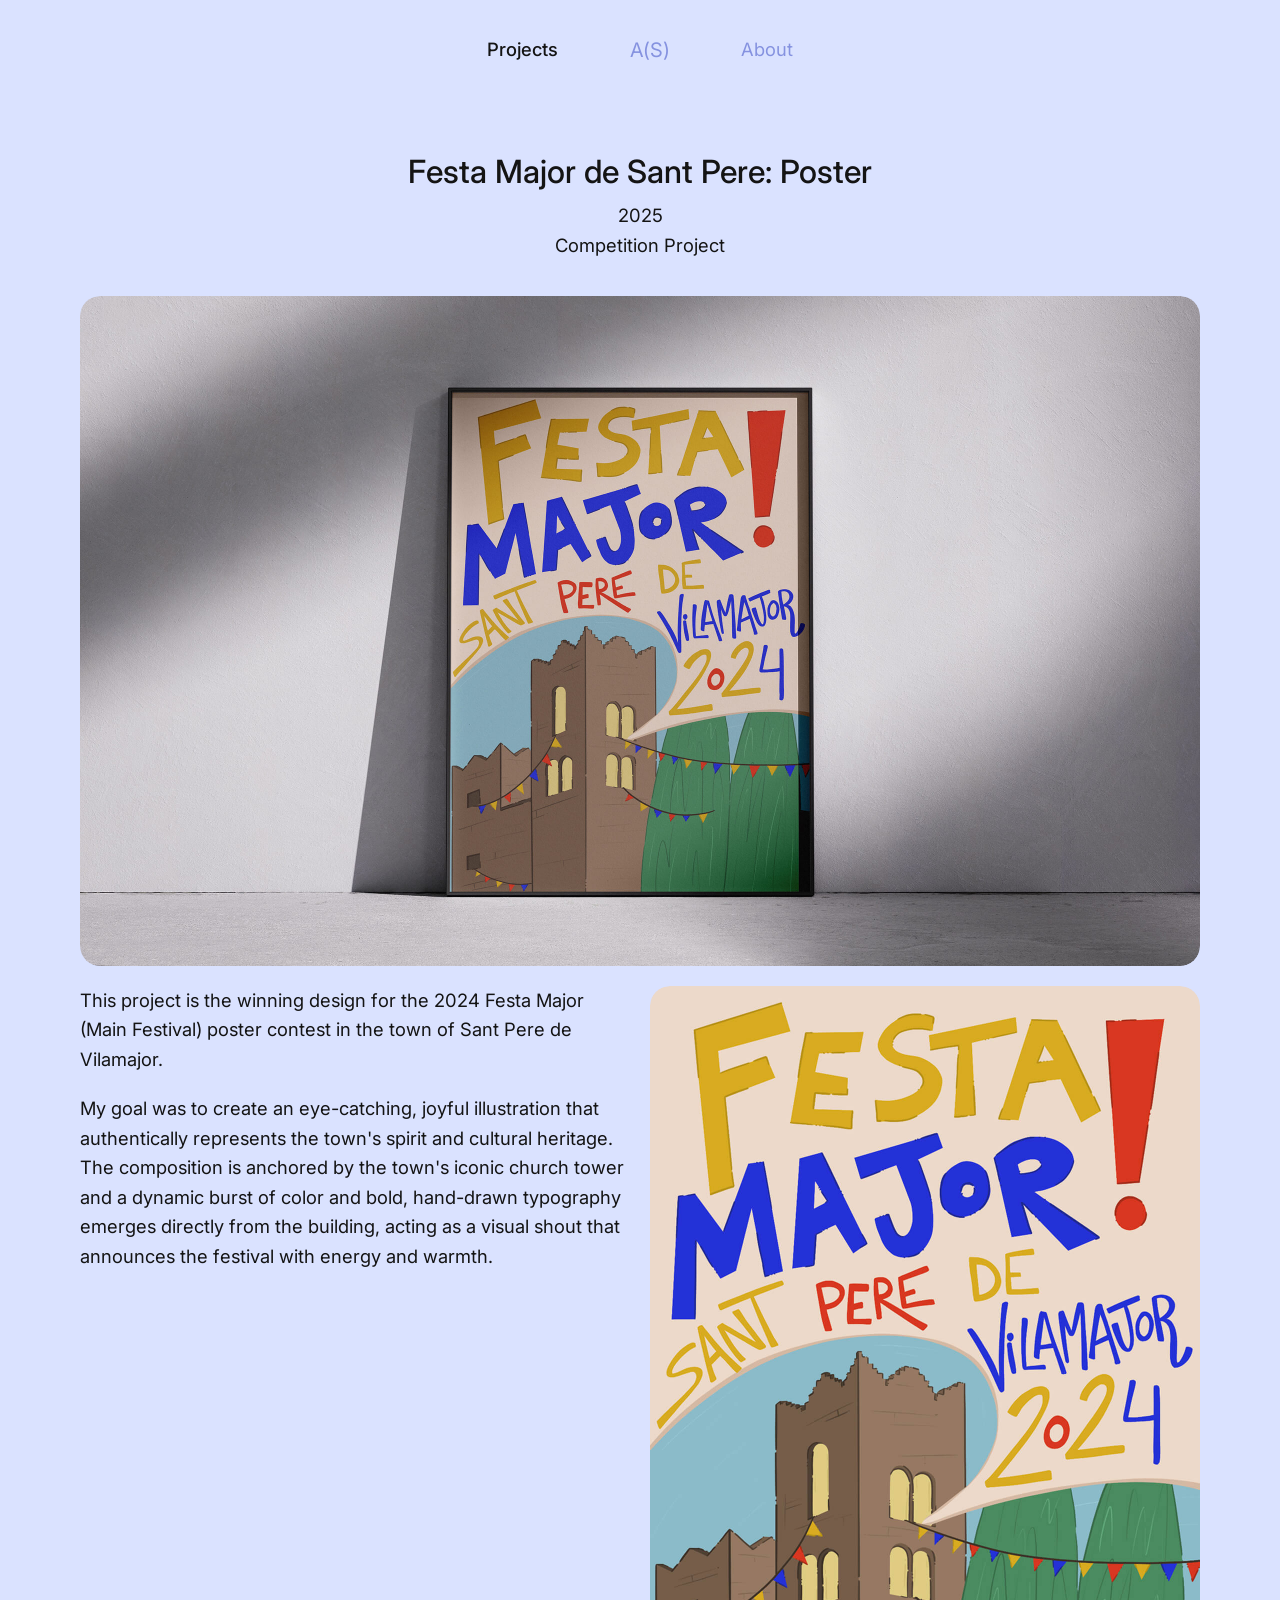
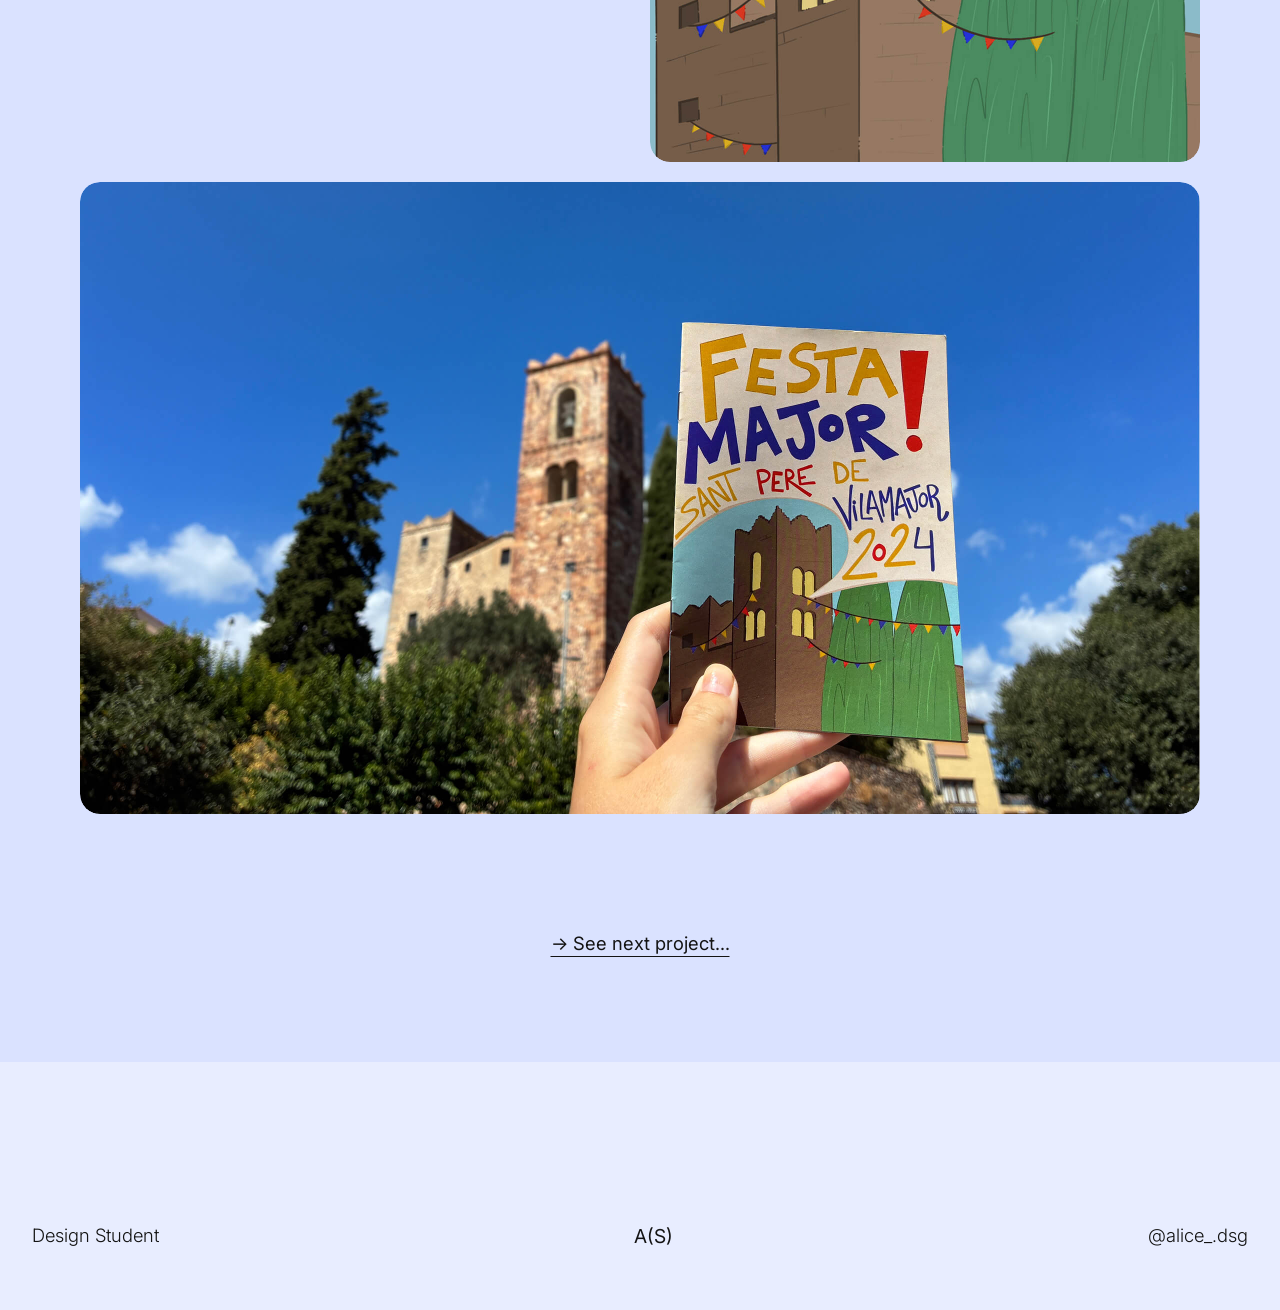
==== festa-major.html @ 05f9fa80 "Add files via upload" ====
<!DOCTYPE html>
<html lang="en">
<head>
  <meta charset="UTF-8" />
  <meta name="viewport" content="width=device-width, initial-scale=1.0" />
  <title>Festa Major de Sant Pere: Poster — A(S)</title>
  <link rel="icon" type="image/png" href="img/favicon.png" />
  <link rel="stylesheet" href="style.css" />

  <link rel="preconnect" href="https://fonts.googleapis.com">
  <link rel="preconnect" href="https://fonts.gstatic.com" crossorigin>
  <link href="https://fonts.googleapis.com/css2?family=Inter:wght@300;400;500;600&display=swap" rel="stylesheet">
</head>
<body>

  <a href="#main-content" class="skip-link">Skip to main content</a>

  <!-- Header -->
  <header class="site-header" id="site-header">
    <nav class="nav-center" aria-label="Main Navigation">
      <a href="projects.html" class="nav-link nav-active" aria-current="page">Projects</a>
      <a href="index.html" class="brand-logo brand-subpage" aria-label="Go to Home">A(S)</a>
      <a href="about.html" class="nav-link">About</a>
    </nav>
  </header>

  <main id="main-content">

    <article class="project-case-study" aria-label="Festa Major Poster Project Case Study">

      <!-- Encabezado centrado -->
      <header class="project-header-block text-center">
        <h1 class="project-detail-title">Festa Major de Sant Pere: Poster</h1>
        <p class="project-year">2025</p>
        <p class="project-category">Competition Project</p>
      </header>

      <!-- 1. Hero panorámico: Cartel enmarcado en la pared -->
      <div class="project-full-row">
        <div class="project-image-box">
          <img src="img/festa-major/festa-major.jpg" alt="Framed poster mockup of Festa Major de Sant Pere de Vilamajor 2024" loading="lazy" />
        </div>
      </div>

      <!-- 2. Bloque: Texto a la izquierda + Ilustración en plano a la derecha -->
      <div class="project-split-row">
        <div class="split-col">
          <p class="project-text">
            This project is the winning design for the 2024 Festa Major (Main Festival) poster contest in the town of Sant Pere de Vilamajor.
          </p>
          <p class="project-text">
            My goal was to create an eye-catching, joyful illustration that authentically represents the town's spirit and cultural heritage. The composition is anchored by the town's iconic church tower and a dynamic burst of color and bold, hand-drawn typography emerges directly from the building, acting as a visual shout that announces the festival with energy and warmth.
          </p>
        </div>

        <div class="split-col">
          <div class="project-image-box">
            <img src="img/festa-major/festa-original.jpg" alt="Digital illustration of Festa Major de Sant Pere de Vilamajor 2024" loading="lazy" />
          </div>
        </div>
      </div>

      <!-- 3. Foto de contexto: Mano sosteniendo el folleto frente a la torre -->
      <div class="project-full-row">
        <div class="project-image-box">
          <img src="img/festa-major/festa-context.jpg" alt="Hand holding the printed festival program in front of the actual church tower" loading="lazy" />
        </div>
      </div>

      <!-- Enlace al siguiente proyecto -->
      <div class="next-project-container">
        <a href="interrail.html" class="next-project-link">&rarr; See next project...</a>
      </div>

    </article>

  </main>

  <!-- Footer (#E8EDFF) -->
  <footer class="site-footer">
    <div class="footer-spacer-top"></div>
    <div class="footer-inner">
      <span class="footer-role">Design Student</span>
      <span class="footer-logo">A(S)</span>
      <a href="https://instagram.com/alice_.dsg" target="_blank" rel="noopener noreferrer" class="footer-social">
        @alice_.dsg
      </a>
    </div>
    <div class="footer-spacer-bottom"></div>
  </footer>

  <script>
    let lastScrollY = window.pageYOffset;
    const header = document.getElementById('site-header');

    window.addEventListener('scroll', () => {
      const currentScrollY = window.pageYOffset;
      if (currentScrollY <= 80) {
        header.classList.remove('nav-hidden');
      } else if (currentScrollY > lastScrollY) {
        header.classList.add('nav-hidden');
      } else {
        header.classList.remove('nav-hidden');
      }
      lastScrollY = currentScrollY;
    });
  </script>

</body>
</html>
---- style.css ----
/* --- RESET & VARIABLES --- */
:root {
  --bg-page: #dae2ff;         /* Fondo web y cabecera */
  --bg-footer: #e8edff;       /* Fondo solicitado para el footer */
  --nav-purple: #8592e0;      /* Tono para Projects y About */
  --text-main: #141414;
  --text-muted: #494c53;
  --radius-card: 20px;
  --gap-cards: 14px;
}

*, *::before, *::after {
  box-sizing: border-box;
  margin: 0;
  padding: 0;
}

html {
  scroll-behavior: smooth;
}

body {
  font-family: 'Inter', -apple-system, BlinkMacSystemFont, 'Segoe UI', Roboto, sans-serif;
  background-color: var(--bg-page);
  color: var(--text-main);
  line-height: 1.5;
  -webkit-font-smoothing: antialiased;
}

/* Skip link accesibilidad */
.skip-link {
  position: absolute;
  top: -60px;
  left: 20px;
  background: var(--text-main);
  color: #fff;
  padding: 10px 18px;
  z-index: 2000;
  text-decoration: none;
  border-radius: 6px;
  font-weight: 400;
}
.skip-link:focus {
  top: 15px;
}

a:focus-visible {
  outline: 2px solid var(--nav-purple);
  outline-offset: 4px;
}

/* --- HEADER DINÁMICO --- */
.site-header {
  position: fixed;
  top: 0;
  left: 0;
  right: 0;
  z-index: 1000;
  background-color: var(--bg-page);
  padding: 2.2rem 2rem;
  transition: transform 0.3s ease;
}

.site-header.nav-hidden {
  transform: translateY(-100%);
}

.nav-center {
  display: flex;
  justify-content: center;
  align-items: center;
  gap: 4.5rem;
  max-width: 650px;
  margin: 0 auto;
}

.nav-link {
  font-size: 1.15rem;
  font-weight: 400;
  color: var(--nav-purple);
  text-decoration: none;
  transition: opacity 0.2s ease;
}

.nav-link:hover {
  opacity: 0.7;
}

.brand-logo {
  font-size: 1.25rem;
  font-weight: 500;
  color: var(--text-main);
  text-decoration: none;
  letter-spacing: -0.3px;
}

/* Estado activo en sección Projects */
.nav-link.nav-active {
  color: var(--text-main);
  font-weight: 500;
}

.brand-logo.brand-subpage {
  color: var(--nav-purple);
  font-weight: 400;
}

/* --- HERO (HOME) --- */
.hero-section {
  text-align: center;
  padding-top: 9.5rem;
  padding-bottom: 3.5rem;
  padding-left: 1.5rem;
  padding-right: 1.5rem;
}

.hero-title {
  font-size: clamp(2rem, 4vw, 2.5rem);
  font-weight: 500;
  letter-spacing: -0.4px;
  margin-bottom: 0.8rem;
}

.hero-subtitle {
  font-size: clamp(0.95rem, 1.8vw, 1.15rem);
  color: var(--text-muted);
  font-weight: 400;
  line-height: 1.5;
}
/* --- MOSAICO EDITORIAL (HOME) - MEDIDAS EXACTAS DE FIGMA --- */
:root {
  --mosaic-max-w: 1120px; /* Ancho total exacto del contenido en Figma */
  --gap-cards: 20px;       /* Separación exacta de 20px */
  --radius-card: 20px;
}

.mosaic-container {
  width: 90%;
  max-width: var(--mosaic-max-w);
  margin: 0 auto;
  display: flex;
  flex-direction: column;
  gap: var(--gap-cards);
}

.mosaic-row {
  display: flex;
  gap: var(--gap-cards);
  width: 100%;
  align-items: flex-start; /* Evita que Safari alargue las tarjetas */
}

.card-link {
  text-decoration: none;
  color: inherit;
  cursor: pointer;
  display: block;
}

.card {
  position: relative;
  overflow: hidden;
  border-radius: var(--radius-card);
  background-color: var(--bg-page);
}

.card img {
  width: 100%;
  height: 100%;
  object-fit: cover;
  display: block;
  border-radius: var(--radius-card);
  transition: transform 0.3s ease;
}

.card:hover img {
  transform: scale(1.015);
}

/* --- FILA 1: Hush (550x621) & Post-Data (550x621) --- */
.row-equal .card {
  flex: 0 0 calc((100% - var(--gap-cards)) / 2); /* 550px */
  aspect-ratio: 550 / 621;
}

/* --- FILA 2: Colillas texto (360x347) + Confusión (360x367) vs Fahrenheit (740x714) --- */
.row-asymmetric-split {
  display: flex;
  gap: var(--gap-cards);
  align-items: flex-start;
}

/* Columna izquierda de 360px (32.14% del total) */
.col-stacked {
  flex: 0 0 calc((360 / 1120) * (100% - var(--gap-cards)));
  display: flex;
  flex-direction: column;
  gap: var(--gap-cards);
}

.col-stacked .card:first-child {
  aspect-ratio: 360 / 347;
}

.col-stacked .card:last-child {
  aspect-ratio: 360 / 367;
}

/* Columna derecha de 740px (66.07% del total) */
.col-single {
  flex: 0 0 calc((740 / 1120) * (100% - var(--gap-cards)));
}

.col-single .card {
  width: 100%;
  aspect-ratio: 740 / 714;
}

/* --- FILA 3: Interrail Fan + Martino Gamper (Más apaisada, sin cortes) --- */
.card-interrail-fan {
  flex: 0 0 calc((740 / 1120) * (100% - var(--gap-cards)));
  aspect-ratio: 16 / 10; /* Proporción más compacta para que respire */
}

.card-archive {
  flex: 0 0 calc((360 / 1120) * (100% - var(--gap-cards)));
  aspect-ratio: 360 / 460; /* Reduce la altura para que no corte Martino Gamper */
}

/* Ajuste específico para que Martino Gamper no corte el encabezado */
.card-archive img {
  object-fit: contain; /* Muestra el cartel completo con su marco azul sin rebanar */
  background-color: #4f6396; /* Tono azul del marco en Figma de fondo */
}

/* --- FILA 4: Colillas cenicero (550x621) + Carpeta UB (550x621) --- */
.card-colillas,
.card-ubfolder {
  flex: 0 0 calc((100% - var(--gap-cards)) / 2);
  aspect-ratio: 550 / 621;
}

/* --- FILA 5: Print Experiments + Sant Pere Poster (Altura equilibrada) --- */
.card-print-exp {
  flex: 0 0 calc((360 / 1120) * (100% - var(--gap-cards)));
  aspect-ratio: 360 / 410; /* Menos alargada verticalmente */
}

.card-santpere {
  flex: 0 0 calc((740 / 1120) * (100% - var(--gap-cards)));
  aspect-ratio: 16 / 9.2; /* Proporción apaisada natural para no cortar el cartel */
}

/* --- FILA 6: Interrail verde azul (740x714) vs Maqueta Hush (360x347) + Bolso (360x347) --- */
.row-last-block {
  display: flex;
  gap: var(--gap-cards);
  align-items: flex-start;
}

.col-interrail-wide {
  flex: 0 0 calc((740 / 1120) * (100% - var(--gap-cards)));
}

.col-interrail-wide .card {
  width: 100%;
  aspect-ratio: 740 / 714;
}

.col-right-stacked {
  flex: 0 0 calc((360 / 1120) * (100% - var(--gap-cards)));
  display: flex;
  flex-direction: column;
  gap: var(--gap-cards);
}

.col-right-stacked .card {
  aspect-ratio: 360 / 347;
}

/* --- RESPONSIVE EN MÓVIL --- */
@media (max-width: 768px) {
  .mosaic-row,
  .row-asymmetric-split,
  .row-last-block {
    flex-direction: column;
    gap: 16px;
  }

  .card,
  .col-stacked,
  .col-single,
  .col-interrail-wide,
  .col-right-stacked,
  .card-interrail-fan,
  .card-archive,
  .card-colillas,
  .card-ubfolder,
  .card-print-exp,
  .card-santpere,
  .row-equal .card {
    flex: 1 1 100%;
    width: 100%;
    aspect-ratio: auto;
    height: auto;
  }
}

/* --- VIEW ALL PROJECTS --- */
.view-all-wrapper {
  text-align: center;
  padding: 6.5rem 1rem 5rem;
}

.view-all-link {
  font-size: 1.15rem;
  font-weight: 400;
  color: var(--text-main);
  text-decoration: underline;
  text-underline-offset: 6px;
  transition: opacity 0.2s ease;
}

.view-all-link:hover {
  opacity: 0.7;
}

/* --- FOOTER (#E8EDFF) --- */
.site-footer {
  background-color: var(--bg-footer);
  padding: 0 2rem;
  width: 100%;
}

.footer-spacer-top {
  height: 160px;
  width: 100%;
}

.footer-spacer-bottom {
  height: 60px;
  width: 100%;
}

.footer-inner {
  max-width: 1260px;
  margin: 0 auto;
  display: flex;
  justify-content: space-between;
  align-items: center;
}

.footer-role {
  font-weight: 300;
  font-size: 1.15rem;
  color: var(--text-main);
}

.footer-logo {
  font-weight: 400;
  font-size: 1.2rem;
  color: var(--text-main);
}

.footer-social {
  font-weight: 300;
  font-size: 1.15rem;
  color: var(--text-main);
  text-decoration: none;
}

.footer-social:hover {
  text-decoration: underline;
}

/* --- CATÁLOGO PROJECTS.HTML (PROPORCIÓN 720x824) --- */
.projects-catalog-container {
  width: 92%;
  max-width: 1260px;
  margin: 0 auto;
  padding-top: 9.5rem;
}

.projects-catalog-grid {
  display: grid;
  grid-template-columns: repeat(3, 1fr);
  column-gap: 24px;
  row-gap: 48px;
}

.catalog-item {
  display: flex;
  flex-direction: column;
}

.catalog-link {
  text-decoration: none;
  color: inherit;
  display: flex;
  flex-direction: column;
}

.catalog-item .card {
  width: 100%;
  aspect-ratio: 720 / 824;
  border-radius: var(--radius-card);
  overflow: hidden;
  display: block;
}

.catalog-item .card img {
  width: 100%;
  height: 100%;
  object-fit: cover;
  display: block;
  border-radius: var(--radius-card);
}

.catalog-item:hover .card img {
  transform: scale(1.02);
}

.catalog-title {
  margin-top: 1.2rem;
  font-size: 1.05rem;
  font-weight: 400;
  color: var(--text-main);
  line-height: 1.35;
  text-align: center;
  width: 100%;
}

/* --- MOBILE RESPONSIVE --- */
@media (max-width: 768px) {
  .site-header {
    padding: 1.5rem 1rem;
  }

  .nav-center {
    gap: 2.5rem;
  }

  .mosaic-container,
  .projects-catalog-container {
    width: 94%;
    padding-top: 7rem;
  }

  .mosaic-row,
  .row-asymmetric-split,
  .row-last-block {
    flex-direction: column;
    gap: var(--gap-cards);
  }

  .card-print-exp,
  .card-santpere,
  .card-interrail-fan,
  .card-archive,
  .card-colillas,
  .card-ubfolder,
  .col-stacked,
  .col-single,
  .col-interrail-wide,
  .col-right-stacked,
  .row-equal .card {
    flex: 1 1 100%;
    width: 100%;
    aspect-ratio: auto;
  }

  .projects-catalog-grid {
    grid-template-columns: 1fr;
    row-gap: 32px;
  }

  .view-all-link,
  .footer-role,
  .footer-logo,
  .footer-social {
    font-size: 1rem;
  }

  .footer-spacer-top {
    height: 80px;
  }

  .footer-spacer-bottom {
    height: 35px;
  }
}

/* --- SECCIÓN ABOUT ME (COMPOSICIÓN EXACTA FIGMA) --- */
.about-container {
  width: 90%;
  max-width: 1120px;
  margin: 0 auto;
  padding-top: 9.5rem;
  padding-bottom: 5rem;
  display: flex;
  flex-wrap: wrap; /* Permite que el enlace inferior salte a su propia fila */
  justify-content: space-between;
  align-items: flex-start;
  gap: 40px;
}

/* Columna de texto a la izquierda */
.about-text-col {
  flex: 0 0 460px;
  display: flex;
  flex-direction: column;
}

.about-greeting {
  font-size: clamp(2rem, 3.5vw, 2.5rem);
  font-weight: 500;
  margin-bottom: 1.4rem;
  color: var(--text-main);
}

.about-bio p {
  font-size: 1.05rem;
  line-height: 1.55;
  color: var(--text-main);
  margin-bottom: 1.25rem;
  font-weight: 400;
}

/* Lista de contacto y redes */
.about-links {
  list-style: none;
  margin-top: 1.2rem;
  margin-bottom: 2rem;
  display: flex;
  flex-direction: column;
  gap: 0.55rem;
}

.about-links li {
  font-size: 1.05rem;
  color: var(--text-main);
  display: flex;
  align-items: center;
}

.link-label {
  font-weight: 400;
  margin-right: 6px;
}

.about-links a {
  color: var(--text-main);
  text-decoration: underline;
  text-underline-offset: 4px;
  transition: opacity 0.2s ease;
}

.about-links a:hover {
  opacity: 0.7;
}

/* Botón interactivo para copiar Email */
.copy-email-btn {
  background: none;
  border: none;
  padding: 0;
  margin: 0;
  font-family: inherit;
  font-size: 1.05rem;
  color: var(--text-main);
  text-decoration: underline;
  text-underline-offset: 4px;
  cursor: pointer;
  display: inline-flex;
  align-items: center;
  gap: 8px;
  transition: opacity 0.2s ease;
}

.copy-email-btn:hover {
  opacity: 0.7;
}

.copy-badge {
  font-size: 0.85rem;
  font-weight: 500;
  color: var(--nav-purple);
  opacity: 0;
  transition: opacity 0.2s ease;
}

.copy-badge.visible {
  opacity: 1;
}

/* Fecha de actualización */
.about-update {
  font-size: 0.95rem;
  font-weight: 300;
  color: var(--text-muted);
  margin-bottom: 1rem;
}

/* Enlace 'See my projects' centrado en la pantalla */
.about-cta-wrapper {
  flex: 0 0 100%;
  width: 100%;
  display: flex;
  justify-content: center; /* Centrado absoluto */
  margin-top: 2rem;
}

.about-cta-link {
  font-size: 1.15rem;
  font-weight: 400;
  color: var(--text-main);
  text-decoration: underline;
  text-underline-offset: 6px;
  transition: opacity 0.2s ease;
}

.about-cta-link:hover {
  opacity: 0.7;
}

/* Columna de imagen a la derecha */
.about-image-col {
  flex: 0 0 550px;
}

.about-card-frame {
  width: 550px;
  height: 612px;
  background-color: #ffffff;
  padding: 20px;
  border-radius: 58px;
  box-sizing: border-box;
  overflow: hidden;
}

.about-card-frame img {
  width: 100%;
  height: 100%;
  object-fit: cover;
  display: block;
  border-radius: calc(58px - 20px);
}

/* --- RESPONSIVE EN MÓVIL --- */
@media (max-width: 992px) {
  .about-container {
    flex-direction: column;
    align-items: center;
    gap: 32px;
    padding-top: 7.5rem;
  }

  /* Desempaqueta la columna de texto para intercalar la foto */
  .about-text-col {
    display: contents;
  }

  /* 1. Saludo e introducción arriba */
  .about-intro-block {
    order: 1;
    width: 100%;
  }

  /* 2. Foto en el medio */
  .about-image-col {
    order: 2;
    flex: 0 0 auto;
    width: 100%;
    max-width: 480px;
  }

  .about-card-frame {
    width: 100%;
    height: auto;
    aspect-ratio: 550 / 612;
    border-radius: 40px;
    padding: 16px;
  }

  .about-card-frame img {
    border-radius: 24px;
  }

  /* 3. Resto del texto debajo de la foto */
  .about-rest-block {
    order: 3;
    width: 100%;
  }

  /* 4. 'See my projects' al final */
  .about-cta-wrapper {
    order: 4;
    width: 100%;
    margin-top: 1rem;
  }
}

/* --- LAYOUT EDITORIAL DE CASO DE ESTUDIO (ESPACIADO EXACTO 20PX) --- */
.project-case-study {
  width: 90%;
  max-width: 1120px;
  margin: 0 auto;
  padding-top: 9.5rem;
  padding-bottom: 5rem;
  display: flex;
  flex-direction: column;
  gap: 20px; /* Separación vertical exacta de 20px entre filas */
}

/* Cabecera del caso de estudio centrada */
.project-header-block.text-center {
  display: flex;
  flex-direction: column;
  align-items: center;
  text-align: center;
  margin-bottom: 1rem;
}

.project-detail-title {
  font-size: clamp(1.8rem, 2.5vw, 2.2rem);
  font-weight: 500;
  color: var(--text-main);
  line-height: 1.25;
  margin-bottom: 0.6rem;
}

.project-year {
  font-size: 1.15rem;
  font-weight: 400;
  color: var(--text-main);
  margin-bottom: 0.2rem;
}

.project-category {
  font-size: 1.15rem;
  font-weight: 400;
  color: var(--text-main);
}

/* Contenedores de imagen */
.project-full-row {
  width: 100%;
}

.project-image-box {
  width: 100%;
  border-radius: var(--radius-card);
  overflow: hidden;
  background-color: var(--bg-page);
}

.project-image-box img {
  width: 100%;
  height: auto;
  display: block;
  border-radius: var(--radius-card);
}

/* Filas divididas con gap exacto de 20px */
.project-split-row {
  display: flex;
  gap: 20px; /* Separación horizontal exacta de 20px entre columnas */
  width: 100%;
  align-items: flex-start;
}

.split-col {
  flex: 1 1 calc(50% - 10px);
  display: flex;
  flex-direction: column;
  gap: 20px; /* Separación interna exacta de 20px */
}

.project-text {
  font-size: 1.15rem;
  line-height: 1.6;
  color: var(--text-main);
  font-weight: 400;
}

/* Utilidades para Hush */
.flex-center {
  display: flex;
  align-items: center;
  justify-content: center;
}

.transparent-bg {
  background-color: transparent;
}

/* Showcase digital (1/3 App y 2/3 Web con gap de 20px) */
.hush-digital-showcase {
  display: flex;
  gap: 20px;
  width: 100%;
  margin-top: 0;
  align-items: flex-start;
}

.digital-col {
  display: flex;
  flex-direction: column;
}

.col-one-third {
  flex: 0 0 calc(33.333% - (20px * 2 / 3)); /* 1/3 exacto */
}

.col-two-thirds {
  flex: 0 0 calc(66.666% - (20px * 1 / 3)); /* 2/3 exacto */
}

.digital-subtitle {
  font-size: 1.15rem;
  font-weight: 500;
  color: var(--text-main);
  margin-bottom: 12px;
}

.digital-title-link {
  color: var(--text-main);
  text-decoration: underline;
  text-underline-offset: 4px;
  transition: opacity 0.2s ease;
}

.digital-title-link:hover {
  opacity: 0.7;
}

.digital-box {
  background-color: #ffffff;
  padding: 16px;
  border-radius: var(--radius-card);
}

/* Textos de decibelios debajo de la foto de colores */
.hush-color-labels-grid {
  display: grid;
  grid-template-columns: repeat(3, 1fr);
  gap: 20px;
  width: 100%;
  margin-top: 14px;
}

.color-text-item {
  font-size: 1.05rem;
  line-height: 1.45;
  color: var(--text-main);
  font-weight: 400;
}

/* Códigos QR pegados y con esquinas redondeadas */
.qr-box {
  margin-top: 8px; /* Reducido al mínimo para que quede pegado a la foto */
  display: flex;
  justify-content: center;
  align-items: center;
}

.qr-box img {
  width: 160px;
  height: 160px;
  object-fit: contain;
  display: block;
  border-radius: 14px; /* Esquinas redondeadas */
}

/* Responsive para los textos de decibelios en móvil */
@media (max-width: 768px) {
  .hush-color-labels-grid {
    grid-template-columns: 1fr;
    gap: 12px;
  }
}

/* Enlace a siguiente proyecto */
.next-project-container {
  display: flex;
  justify-content: center;
  align-items: center;
  width: 100%;
  text-align: center;
  padding-top: 96px;
  padding-bottom: 24px;
  margin: 0;
}

.next-project-link {
  font-size: 1.15rem;
  font-weight: 400;
  color: var(--text-main);
  text-decoration: underline;
  text-underline-offset: 6px;
  transition: opacity 0.2s ease;
  display: inline-block;
}

.next-project-link:hover {
  opacity: 0.7;
}

/* Responsive */
@media (max-width: 768px) {
  .project-case-study {
    padding-top: 7rem;
    gap: 20px;
  }

  .project-split-row,
  .hush-digital-showcase {
    flex-direction: column;
    gap: 20px;
  }

  .split-col,
  .col-one-third,
  .col-two-thirds {
    flex: 1 1 100%;
    width: 100%;
  }

  .qr-box img {
    width: 130px;
    height: 130px;
  }
}

/* Ajuste de pliegos de revista abiertos */
.project-full-row .project-image-box {
  width: 100%;
  border-radius: var(--radius-card);
  overflow: hidden;
  background-color: transparent;
}

.project-full-row .project-image-box img {
  width: 100%;
  height: auto;
  display: block;
  border-radius: var(--radius-card);
}


/* Fila dividida en 3 columnas iguales con separación exacta de 20px */
.project-three-row {
  display: flex;
  gap: 20px;
  width: 100%;
  align-items: flex-start;
}

.three-col {
  flex: 1 1 calc((100% - 40px) / 3);
  display: flex;
  flex-direction: column;
}

/* Responsive móvil para 3 columnas */
@media (max-width: 768px) {
  .project-three-row {
    flex-direction: column;
    gap: 20px;
  }

  .three-col {
    flex: 1 1 100%;
    width: 100%;
  }
}


/* Cuadrícula 2x2 para los collages y bocetos al lado del texto */
.experiments-mini-grid {
  display: grid;
  grid-template-columns: repeat(2, 1fr);
  gap: 20px;
  width: 100%;
}

@media (max-width: 768px) {
  .experiments-mini-grid {
    grid-template-columns: 1fr;
    gap: 20px;
  }
}



/* --- MURO MASONRY / PINTEREST (EXPERIMENTS) --- */
.experiments-masonry {
  display: flex;
  gap: 20px; /* Margen horizontal exacto de 20px entre las 2 columnas */
  width: 100%;
  align-items: flex-start;
}

.masonry-col {
  flex: 1 1 calc(50% - 10px);
  display: flex;
  flex-direction: column;
  gap: 20px; /* Margen vertical exacto de 20px entre cada imagen/bloque */
}

/* En móvil pasa a columna única manteniendo los 20px de separación */
@media (max-width: 768px) {
  .experiments-masonry {
    flex-direction: column;
    gap: 20px;
  }

  .masonry-col {
    flex: 1 1 100%;
    width: 100%;
  }
}


/* --- ESTILOS ESPECÍFICOS DE ABOUT (ORDENADOR) --- */
.about-intro-block {
  display: flex;
  flex-direction: column;
}

.about-lead {
  font-size: 1.15rem;
  line-height: 1.6;
  color: var(--text-main);
  margin-bottom: 1rem;
}

.about-rest-block {
  display: flex;
  flex-direction: column;
  gap: 20px;
}

/* Centrado horizontal de 'See my projects' en ordenador */
.about-cta-wrapper {
  display: flex;
  justify-content: center;
  align-items: center;
  width: 100%;
  margin-top: 2rem;
}

.about-cta-link {
  font-size: 1.15rem;
  font-weight: 500;
  color: var(--text-main);
  text-decoration: underline;
  text-underline-offset: 6px;
  transition: opacity 0.2s ease;
}

.about-cta-link:hover {
  opacity: 0.7;
}

/* --- REORDENACIÓN AUTOMÁTICA EN MÓVIL --- */
@media (max-width: 768px) {
  .about-container {
    display: flex;
    flex-direction: column;
    gap: 20px;
  }

  /* Desempaqueta la columna de texto para que sus hijos se ordenen en el flex principal */
  .about-text-col {
    display: contents;
  }

  /* 1. Hi! + My name is Alice... arriba */
  .about-intro-block {
    order: 1;
    width: 100%;
  }

  /* 2. La foto en segundo lugar */
  .about-image-col {
    order: 2;
    width: 100%;
  }

  /* 3. El resto de la bio, enlaces y See my projects abajo */
  .about-rest-block {
    order: 3;
    width: 100%;
  }
}
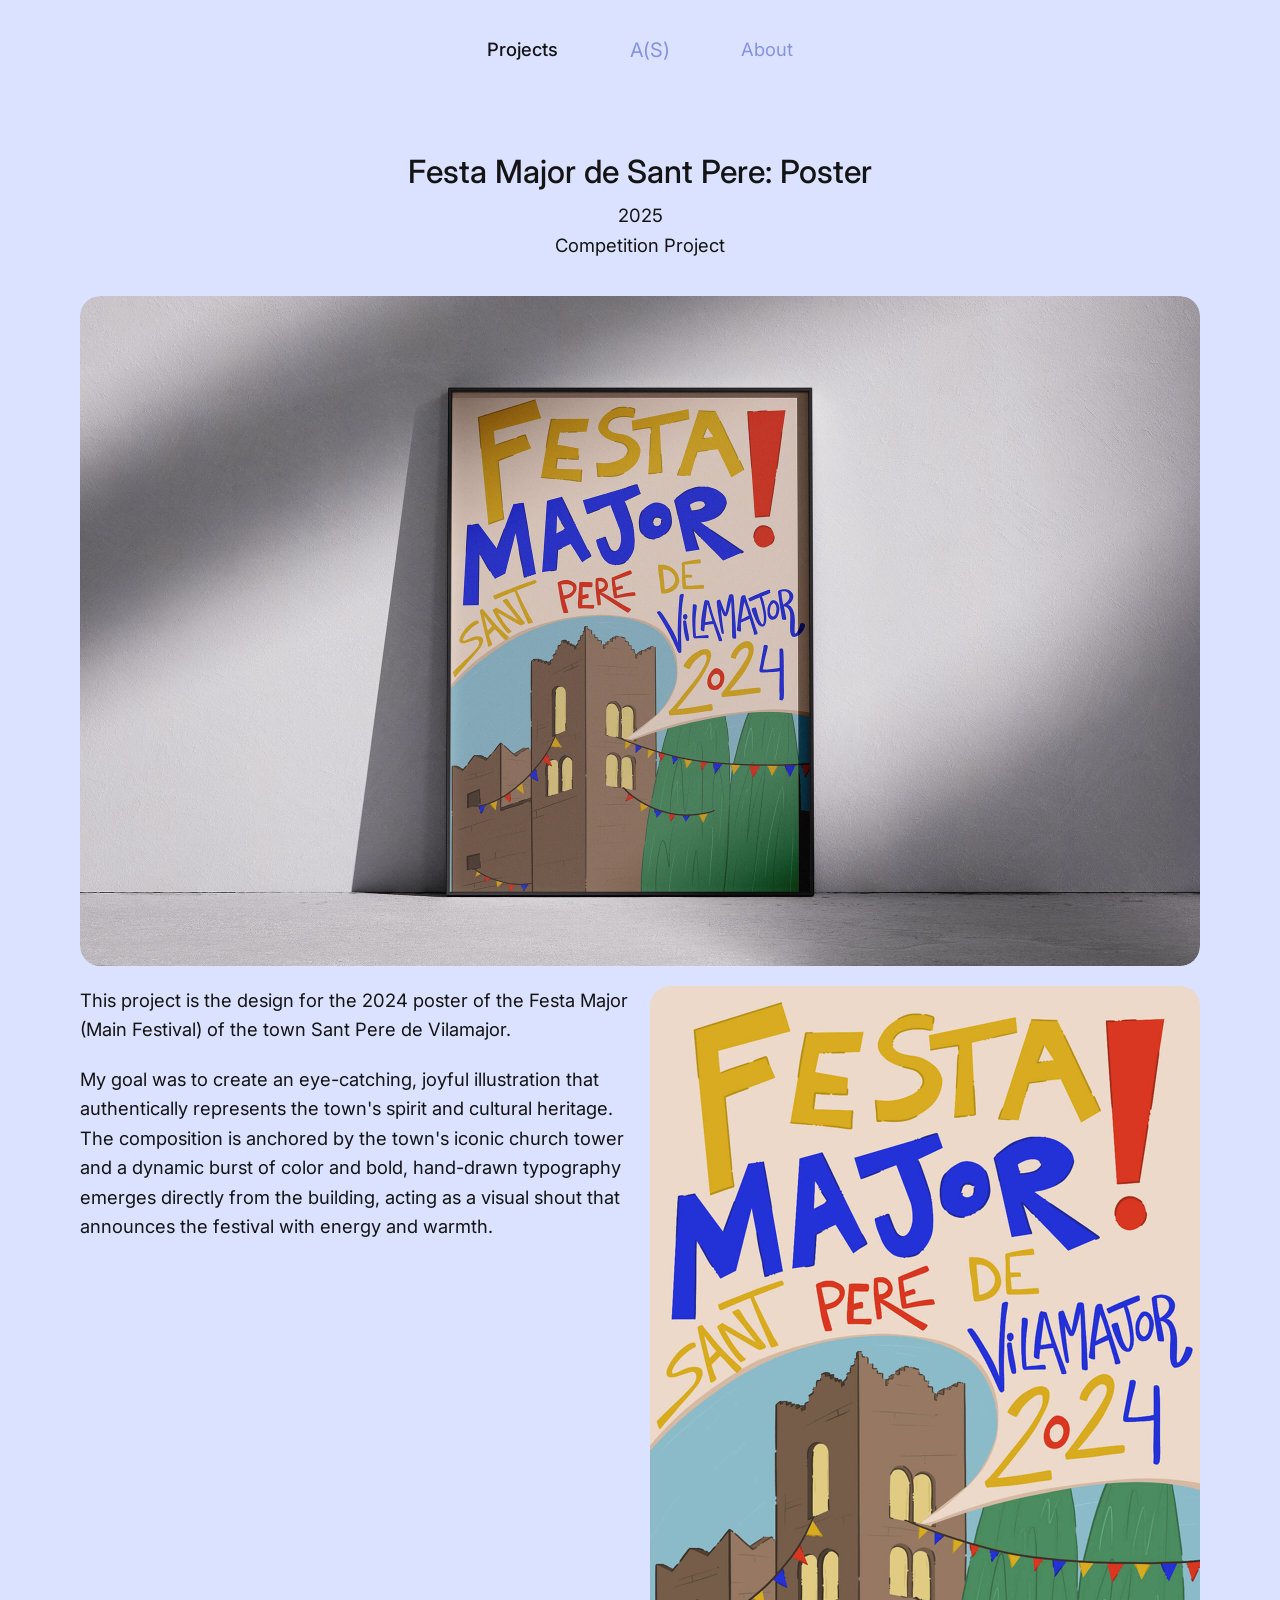
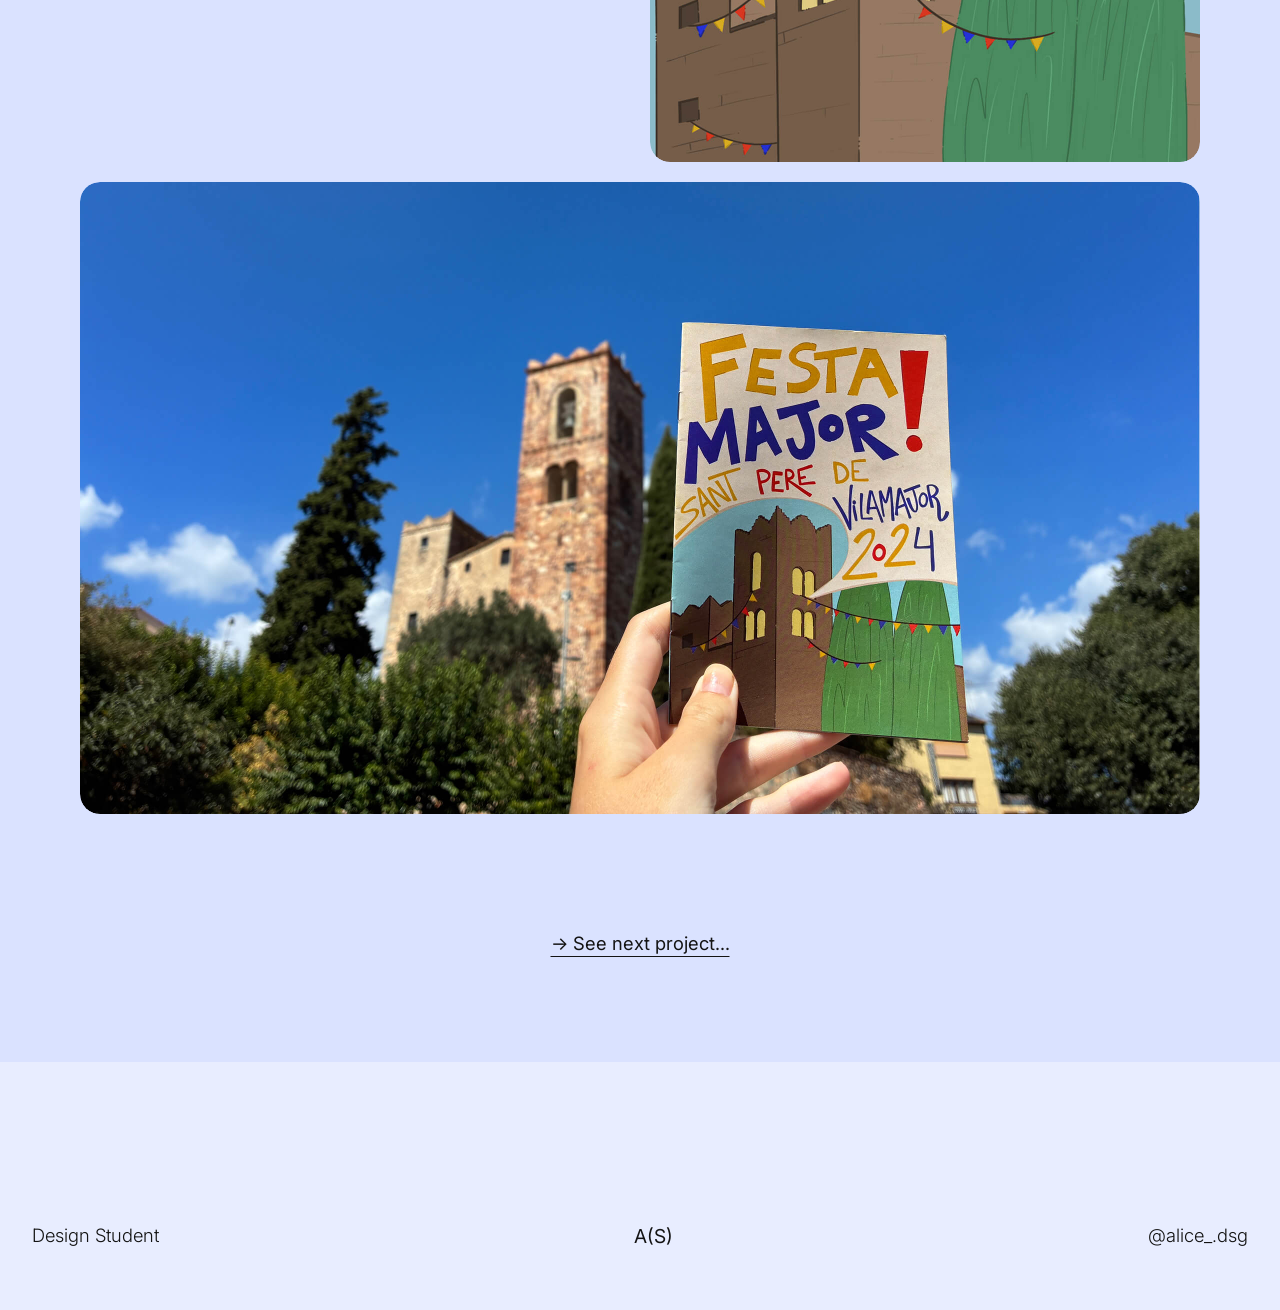
==== commit eed46ff0: "Revise project description for Festa Major poster" ====
--- a/festa-major.html
+++ b/festa-major.html
@@ -46,7 +46,7 @@
       <div class="project-split-row">
         <div class="split-col">
           <p class="project-text">
-            This project is the winning design for the 2024 Festa Major (Main Festival) poster contest in the town of Sant Pere de Vilamajor.
+            This project is the design for the 2024 poster of the Festa Major (Main Festival) of the town Sant Pere de Vilamajor.
           </p>
           <p class="project-text">
             My goal was to create an eye-catching, joyful illustration that authentically represents the town's spirit and cultural heritage. The composition is anchored by the town's iconic church tower and a dynamic burst of color and bold, hand-drawn typography emerges directly from the building, acting as a visual shout that announces the festival with energy and warmth.
@@ -107,4 +107,4 @@
   </script>
 
 </body>
-</html>+</html>
--- a/style.css
+++ b/style.css
@@ -1093,4 +1093,18 @@
     order: 3;
     width: 100%;
   }
-}+}
+
+/* --- ENLACES INTERNOS DENTRO DE TEXTO DE PROYECTO --- */
+.project-inline-link {
+  color: var(--text-main);
+  text-decoration: underline;
+  text-underline-offset: 4px;
+  font-weight: 500;
+  transition: opacity 0.2s ease;
+  white-space: nowrap; /* Evita que la flecha se separe de la palabra 'here' */
+}
+
+.project-inline-link:hover {
+  opacity: 0.6;
+}
